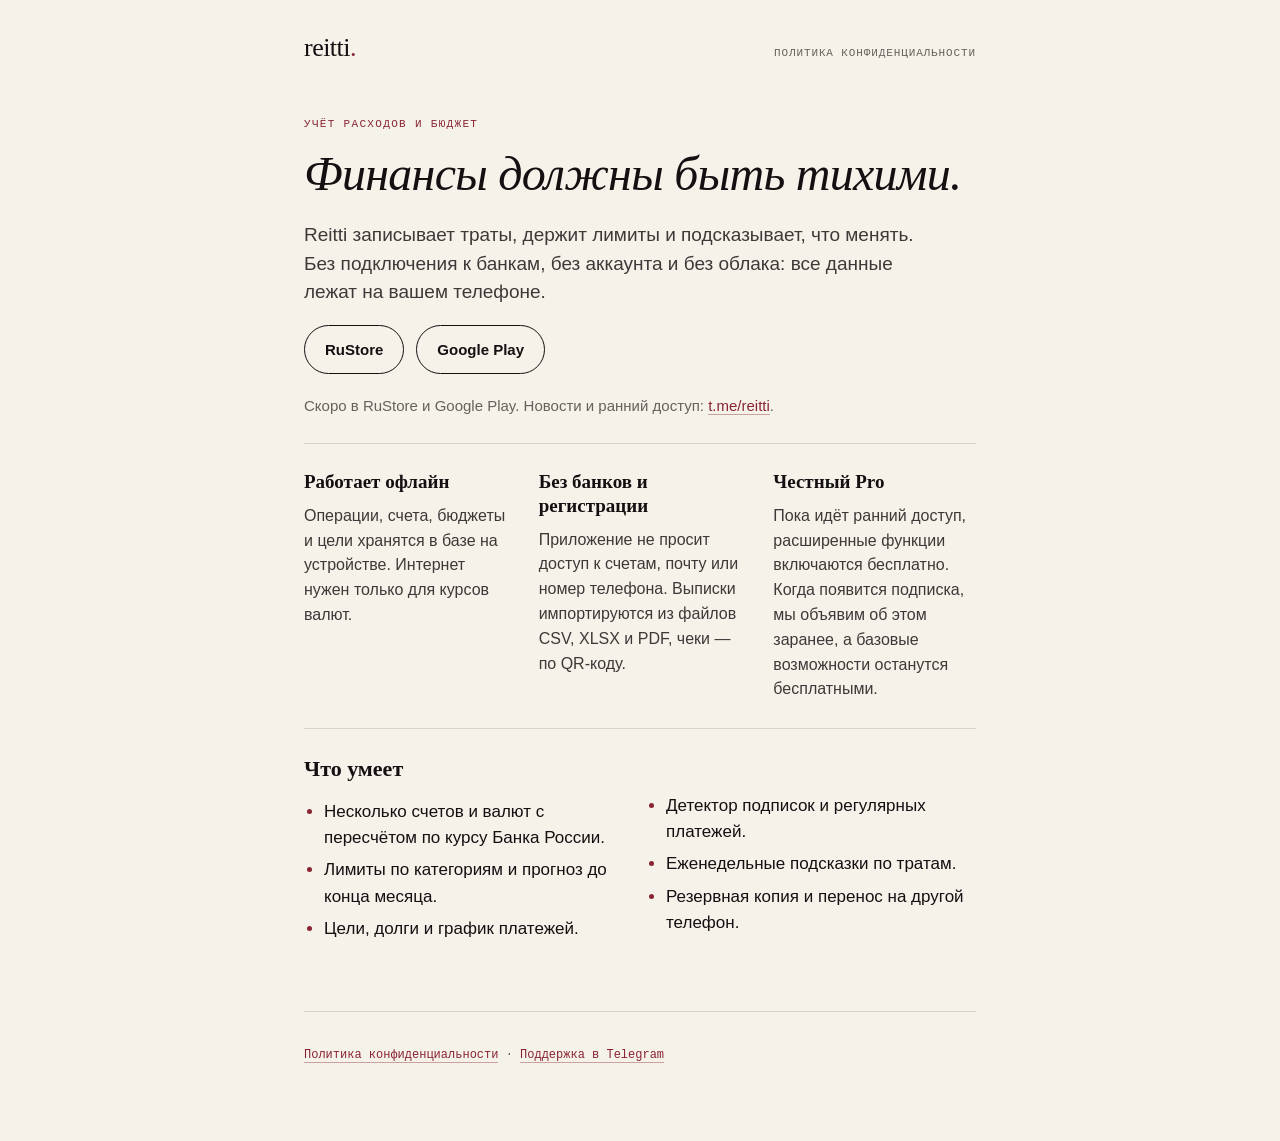
==== index.html @ 6dfa1176 "Site: landing page and privacy policy for Reitti 1.0" ====
<!doctype html>
<html lang="ru">
<head>
<meta charset="utf-8">
<meta name="viewport" content="width=device-width, initial-scale=1">
<meta name="color-scheme" content="light dark">
<title>Reitti · учёт денег без банковских интеграций</title>
<meta name="description" content="Reitti — приложение для учёта расходов и бюджета. Работает офлайн, не подключается к банкам, хранит данные только на вашем телефоне.">
<link rel="stylesheet" href="style.css">
</head>
<body>
<header class="top">
  <a class="wordmark" href="./">reitti<span class="dot">.</span></a>
  <nav><a href="privacy.html">Политика конфиденциальности</a></nav>
</header>

<main class="home">
  <section class="hero">
    <p class="kicker">Учёт расходов и бюджет</p>
    <h1>Финансы должны быть тихими.</h1>
    <p class="lead">Reitti записывает траты, держит лимиты и подсказывает, что менять. Без подключения к банкам, без аккаунта и без облака: все данные лежат на вашем телефоне.</p>
    <div class="stores" hidden>
      <a class="store" href="#" data-store="rustore">RuStore</a>
      <a class="store" href="#" data-store="play">Google Play</a>
    </div>
    <p class="soon">Скоро в RuStore и Google Play. Новости и ранний доступ: <a href="https://t.me/reitti">t.me/reitti</a>.</p>
  </section>

  <section class="theses">
    <article>
      <h2>Работает офлайн</h2>
      <p>Операции, счета, бюджеты и цели хранятся в базе на устройстве. Интернет нужен только для курсов валют.</p>
    </article>
    <article>
      <h2>Без банков и регистрации</h2>
      <p>Приложение не просит доступ к счетам, почту или номер телефона. Выписки импортируются из файлов CSV, XLSX и PDF, чеки — по QR-коду.</p>
    </article>
    <article>
      <h2>Честный Pro</h2>
      <p>Пока идёт ранний доступ, расширенные функции включаются бесплатно. Когда появится подписка, мы объявим об этом заранее, а базовые возможности останутся бесплатными.</p>
    </article>
  </section>

  <section class="features">
    <h2>Что умеет</h2>
    <ul>
      <li>Несколько счетов и валют с пересчётом по курсу Банка России.</li>
      <li>Лимиты по категориям и прогноз до конца месяца.</li>
      <li>Цели, долги и график платежей.</li>
      <li>Детектор подписок и регулярных платежей.</li>
      <li>Еженедельные подсказки по тратам.</li>
      <li>Резервная копия и перенос на другой телефон.</li>
    </ul>
  </section>

  <footer class="foot">
    <p><a href="privacy.html">Политика конфиденциальности</a> · <a href="https://t.me/reitti">Поддержка в Telegram</a></p>
  </footer>
</main>
</body>
</html>
---- style.css ----
:root {
  --paper: #F5F2EA;
  --paper2: #ECE7DC;
  --ink: #141012;
  --muted: #3F3838;
  --muted2: #68605C;
  --rule: #DAD3C8;
  --accent: #8A2433;
  --serif: "Iowan Old Style", "Palatino Linotype", "Book Antiqua", Palatino, Georgia, "Times New Roman", serif;
  --sans: -apple-system, BlinkMacSystemFont, "Segoe UI", Roboto, "Helvetica Neue", Arial, sans-serif;
  --mono: "SF Mono", Menlo, Consolas, "Liberation Mono", monospace;
}
@media (prefers-color-scheme: dark) {
  :root {
    --paper: #141012;
    --paper2: #1E181B;
    --ink: #F5F2EA;
    --muted: #CDC4BE;
    --muted2: #948A84;
    --rule: #2E2629;
    --accent: #D4B483;
  }
}

* { box-sizing: border-box; }
html { -webkit-text-size-adjust: 100%; }
body {
  margin: 0;
  background: var(--paper);
  color: var(--ink);
  font-family: var(--sans);
  font-size: 17px;
  line-height: 1.55;
}
a { color: var(--accent); text-decoration: none; border-bottom: 1px solid color-mix(in srgb, var(--accent) 40%, transparent); }
a:hover { border-bottom-color: var(--accent); }

.top {
  max-width: 720px;
  margin: 0 auto;
  padding: 28px 24px 0;
  display: flex;
  justify-content: space-between;
  align-items: baseline;
}
.wordmark {
  font-family: var(--serif);
  font-size: 26px;
  letter-spacing: -0.02em;
  color: var(--ink);
  border: 0;
}
.wordmark .dot { color: var(--accent); }
.top nav a {
  font-family: var(--mono);
  font-size: 11px;
  letter-spacing: 0.08em;
  text-transform: uppercase;
  color: var(--muted2);
  border: 0;
}
.top nav a:hover { color: var(--accent); }

main { max-width: 720px; margin: 0 auto; padding: 48px 24px 64px; }

.kicker {
  font-family: var(--mono);
  font-size: 11px;
  letter-spacing: 0.12em;
  text-transform: uppercase;
  color: var(--accent);
  margin: 0 0 14px;
}
h1 {
  font-family: var(--serif);
  font-weight: 400;
  font-style: italic;
  font-size: clamp(34px, 6vw, 48px);
  line-height: 1.12;
  letter-spacing: -0.015em;
  margin: 0 0 20px;
}
.lead { font-size: 19px; line-height: 1.5; color: var(--muted); margin: 0 0 18px; max-width: 60ch; }
.meta { font-family: var(--mono); font-size: 12px; color: var(--muted2); margin: 0 0 40px; }

h2 {
  font-family: var(--serif);
  font-weight: 600;
  font-size: 22px;
  line-height: 1.25;
  margin: 0 0 10px;
}
h3 { font-size: 16px; font-weight: 600; margin: 22px 0 6px; }
section { padding: 26px 0; border-top: 1px solid var(--rule); }
section p, section li { color: var(--ink); }
section ul { padding-left: 20px; margin: 8px 0 0; }
section li { margin: 6px 0; }
section li::marker { color: var(--accent); }
strong { font-weight: 600; }

.foot {
  margin-top: 40px;
  padding-top: 22px;
  border-top: 1px solid var(--rule);
  font-family: var(--mono);
  font-size: 12px;
  color: var(--muted2);
}

.home .hero { border-top: 0; padding-top: 0; }
.soon { color: var(--muted2); font-size: 15px; margin: 0; }
.stores { display: flex; gap: 12px; margin: 8px 0 20px; }
.store {
  display: inline-block;
  padding: 12px 20px;
  border: 1px solid var(--ink);
  border-radius: 999px;
  color: var(--ink);
  font-weight: 600;
  font-size: 15px;
}
.theses { display: grid; grid-template-columns: repeat(auto-fit, minmax(200px, 1fr)); gap: 28px 32px; }
.theses article h2 { font-size: 19px; }
.theses article p { color: var(--muted); font-size: 16px; margin: 0; }
.features ul { columns: 2; column-gap: 32px; }
.features li { break-inside: avoid; }
@media (max-width: 560px) { .features ul { columns: 1; } }
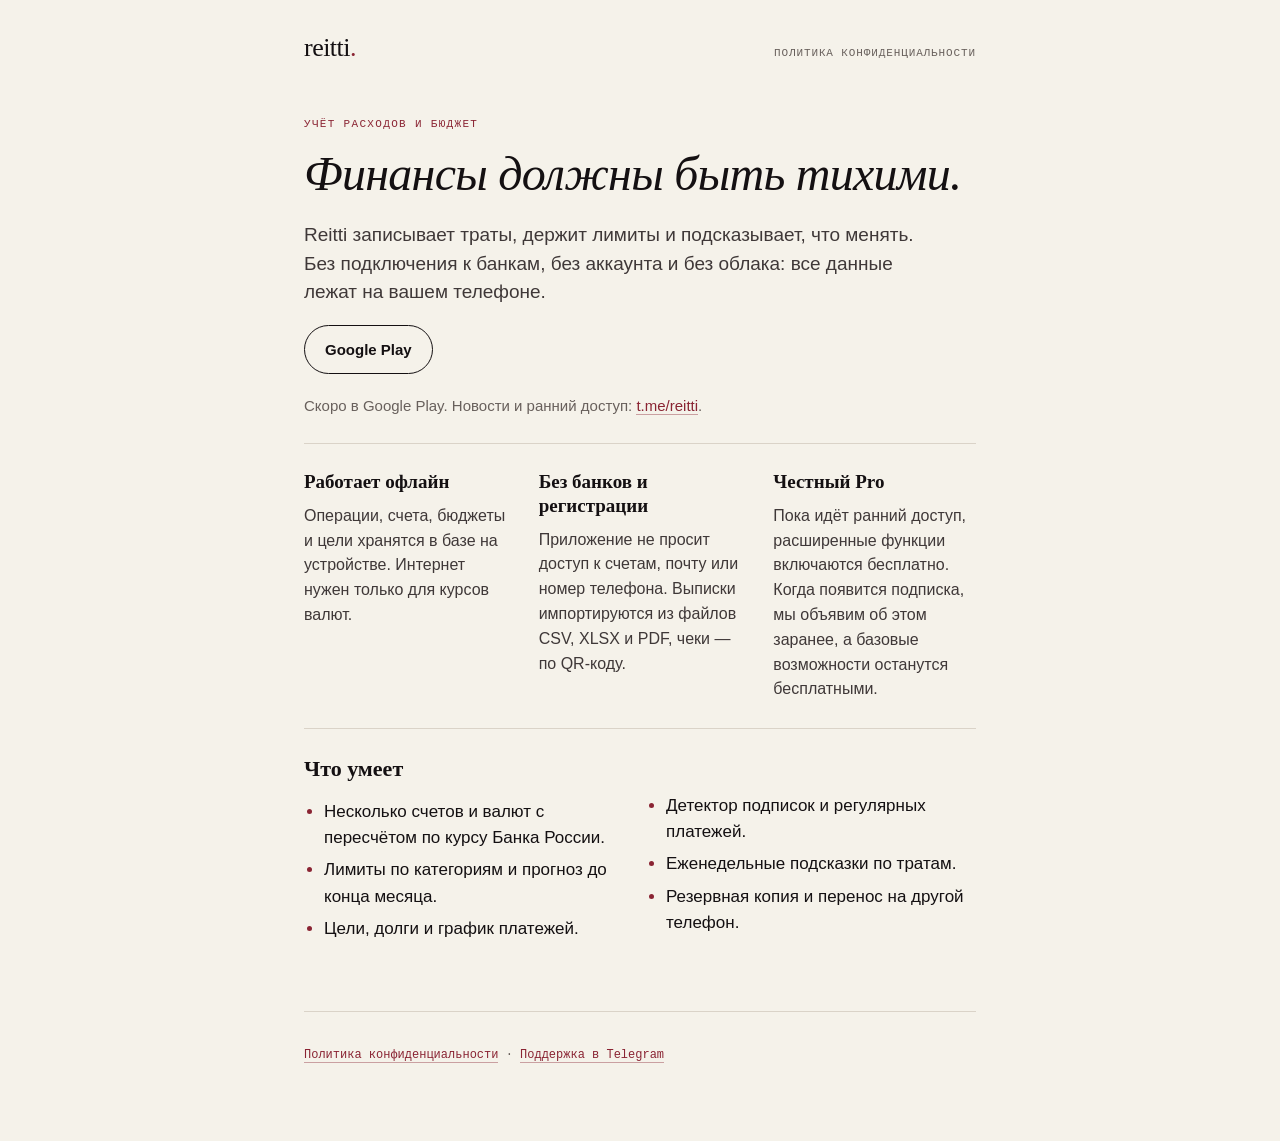
==== commit efff7def: "Remove RuStore from the landing page" ====
--- a/index.html
+++ b/index.html
@@ -20,10 +20,9 @@
     <h1>Финансы должны быть тихими.</h1>
     <p class="lead">Reitti записывает траты, держит лимиты и подсказывает, что менять. Без подключения к банкам, без аккаунта и без облака: все данные лежат на вашем телефоне.</p>
     <div class="stores" hidden>
-      <a class="store" href="#" data-store="rustore">RuStore</a>
       <a class="store" href="#" data-store="play">Google Play</a>
     </div>
-    <p class="soon">Скоро в RuStore и Google Play. Новости и ранний доступ: <a href="https://t.me/reitti">t.me/reitti</a>.</p>
+    <p class="soon">Скоро в Google Play. Новости и ранний доступ: <a href="https://t.me/reitti">t.me/reitti</a>.</p>
   </section>
 
   <section class="theses">
